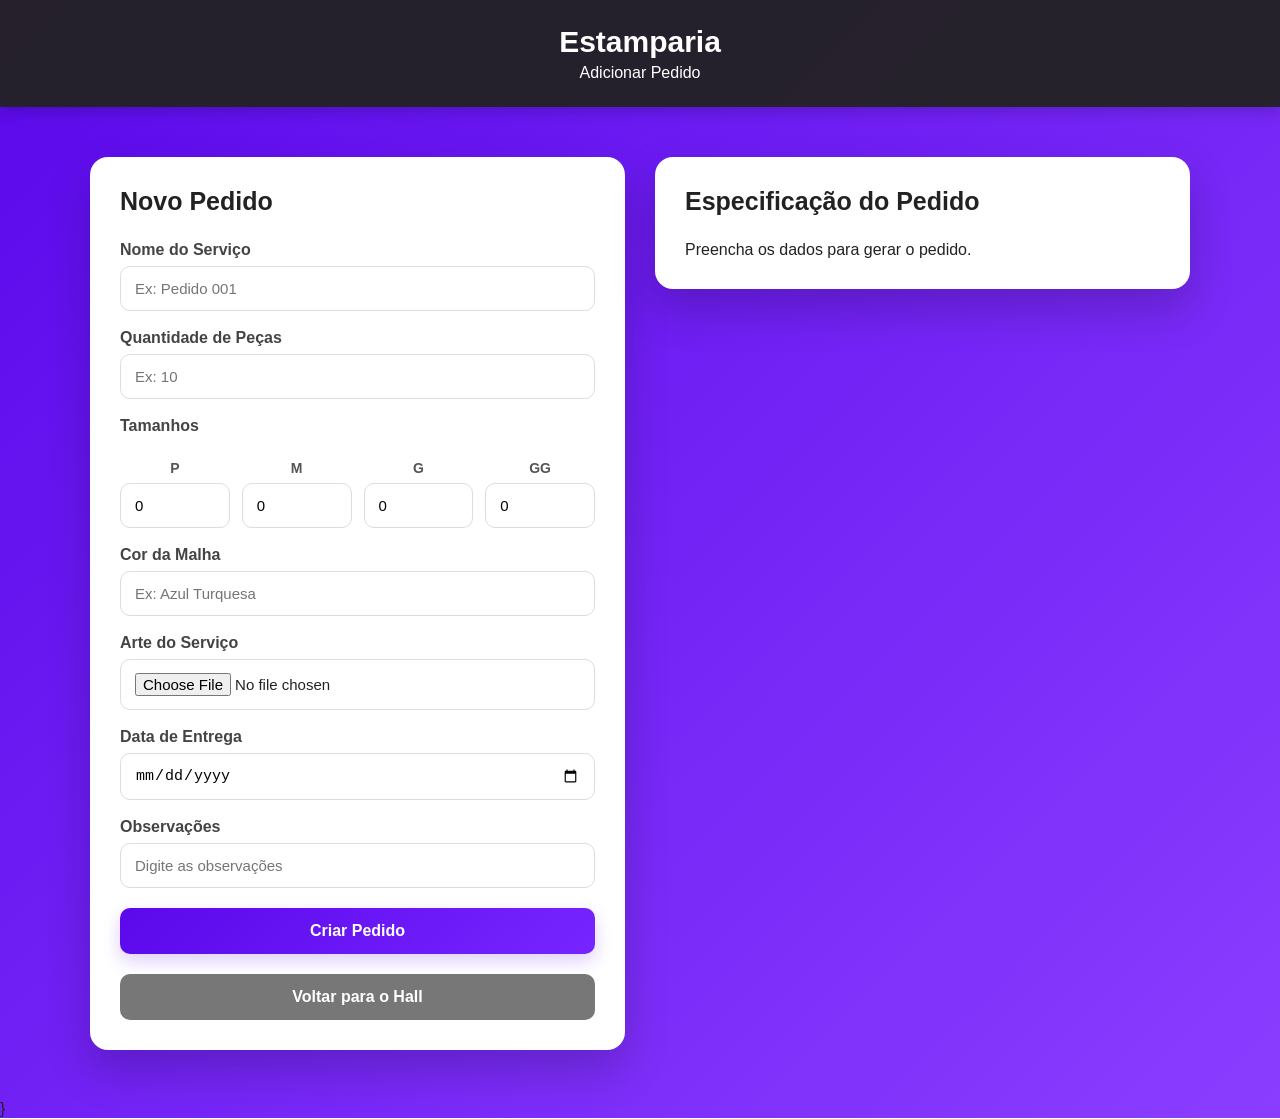
==== site001/adpedidos.html @ e9630e19 "Enhance adpedidos.html with theme color and manifest Added theme color and manifest link to the HTML" ====
<!DOCTYPE html>
<html lang="pt-BR">

<head>

    <meta charset="UTF-8">

    <title>Adicionar Pedido - Estamparia</title>

    <meta name="theme-color" content="#5b08eb">
    
     <link rel="manifest" href="manifest.json">

    <link rel="stylesheet" href="css/adpedidos.css">

</head>

<body>


    <div class="cabecalho">

        <h1>Estamparia</h1>

        <p>Adicionar Pedido</p>

    </div>


    <div class="principal">


        <div class="formulario">

            <h2>Novo Pedido</h2>


            <p>Nome do Serviço</p>

            <input
                type="text"
                id="nomeServico"
                placeholder="Ex: Pedido 001"
            >


            <p>Quantidade de Peças</p>

            <input
                type="number"
                id="quantidade"
                placeholder="Ex: 10"
            >


            <p>Tamanhos</p>


            <div class="tamanhos">


                <div>

                    <p>P</p>

                    <input
                        type="number"
                        id="tamanhoP"
                        value="0"
                    >

                </div>


                <div>

                    <p>M</p>

                    <input
                        type="number"
                        id="tamanhoM"
                        value="0"
                    >

                </div>


                <div>

                    <p>G</p>

                    <input
                        type="number"
                        id="tamanhoG"
                        value="0"
                    >

                </div>


                <div>

                    <p>GG</p>

                    <input
                        type="number"
                        id="tamanhoGG"
                        value="0"
                    >

                </div>


            </div>


            <p>Cor da Malha</p>

            <input
                type="text"
                id="corMalha"
                placeholder="Ex: Azul Turquesa"
            >


            <p>Arte do Serviço</p>

            <input
                type="file"
                id="arte"
                accept="image/*"
            >


            <p>Data de Entrega</p>

            <input
                type="date"
                id="dataEntrega"
            >


            <p>Observações</p>

            <input
                type="text"
                id="observacoes"
                placeholder="Digite as observações"
            >


            <button onclick="criarPedido()">

                Criar Pedido

            </button>


            <button
                class="voltar"
                onclick="voltarHall()"
            >

                Voltar para o Hall

            </button>

            <script src="js/adpedidos.js"></script>


        </div>


        <div class="pedido">


            <h2>Especificação do Pedido</h2>


            <div id="resultado">

                <p>
                    Preencha os dados para gerar o pedido.
                </p>

            </div>


        </div>


    </div>

</body>

</html>

}
---- site001/css/adpedidos.css ----
* {
    margin: 0;
    padding: 0;
    box-sizing: border-box;
}

body {
    font-family: Arial, sans-serif;

    background: linear-gradient(135deg, #5b08eb, #8b3dff);

    color: #222;

    min-height: 100vh;
}


/* =========================
   CABEÇALHO
========================= */

.cabecalho {
    background: rgba(34, 34, 34, 0.95);

    color: white;

    text-align: center;

    padding: 25px;

    box-shadow: 0 4px 15px rgba(0, 0, 0, 0.2);
}

.cabecalho h1 {
    margin-bottom: 5px;

    font-size: 30px;
}


/* =========================
   ÁREA PRINCIPAL
========================= */

.principal {
    width: 90%;

    max-width: 1100px;

    margin: 50px auto;

    display: flex;

    gap: 30px;

    align-items: flex-start;
}


/* =========================
   FORMULÁRIO
========================= */

.formulario {
    background-color: white;

    padding: 30px;

    width: 50%;

    border-radius: 18px;

    box-shadow: 0 20px 45px rgba(0, 0, 0, 0.2);

    animation: aparecer 0.5s ease;
}

.formulario h2 {
    margin-bottom: 25px;

    font-size: 25px;

    color: #222;
}

.formulario p {
    margin-top: 18px;

    margin-bottom: 7px;

    font-weight: bold;

    color: #444;
}


/* =========================
   CAMPOS
========================= */

input {
    width: 100%;

    padding: 13px 14px;

    border: 1px solid #ddd;

    border-radius: 10px;

    font-size: 15px;

    outline: none;

    transition: 0.3s;
}

input:focus {
    border-color: #5b08eb;

    box-shadow: 0 0 0 3px rgba(91, 8, 235, 0.12);
}


/* =========================
   TAMANHOS
========================= */

.tamanhos {
    display: flex;

    gap: 12px;
}

.tamanhos div {
    width: 25%;
}

.tamanhos p {
    text-align: center;

    font-size: 14px;

    color: #555;
}


/* =========================
   BOTÕES
========================= */

button {
    width: 100%;

    margin-top: 20px;

    padding: 14px;

    background: linear-gradient(135deg, #5b08eb, #7625ff);

    color: white;

    border: none;

    border-radius: 10px;

    cursor: pointer;

    font-size: 16px;

    font-weight: bold;

    transition: 0.3s;

    box-shadow: 0 7px 18px rgba(91, 8, 235, 0.2);
}

button:hover {
    transform: translateY(-2px);

    box-shadow: 0 10px 25px rgba(91, 8, 235, 0.35);
}

button:active {
    transform: translateY(0);
}


/* =========================
   BOTÃO VOLTAR
========================= */

button.voltar {
    background: #777;

    box-shadow: none;
}

button.voltar:hover {
    background: #555;

    box-shadow: 0 7px 15px rgba(0, 0, 0, 0.2);
}


/* =========================
   PRÉVIA DO PEDIDO
========================= */

.pedido {
    background-color: white;

    padding: 30px;

    width: 50%;

    border-radius: 18px;

    box-shadow: 0 20px 45px rgba(0, 0, 0, 0.2);

    animation: aparecer 0.6s ease;
}

.pedido h2 {
    margin-bottom: 25px;

    font-size: 25px;

    color: #222;
}


/* =========================
   INFORMAÇÕES
========================= */

.info {
    margin-bottom: 20px;

    padding-bottom: 15px;

    border-bottom: 1px solid #eee;
}

.info strong {
    display: block;

    margin-bottom: 6px;

    color: #5b08eb;

    font-size: 14px;

    text-transform: uppercase;
}

.info img {
    display: block;

    margin-top: 12px;

    max-width: 100%;

    max-height: 250px;

    object-fit: contain;

    border-radius: 10px;

    border: 1px solid #eee;
}


/* =========================
   OBSERVAÇÕES
========================= */

.observacao {
    background-color: #fff8df;

    padding: 18px;

    margin-top: 20px;

    border-radius: 10px;

    border-left: 4px solid #f0b400;

    color: #5f5000;
}


/* =========================
   ANIMAÇÃO
========================= */

@keyframes aparecer {

    from {
        opacity: 0;

        transform: translateY(20px);
    }

    to {
        opacity: 1;

        transform: translateY(0);
    }

}


/* =========================
   CELULAR
========================= */

@media (max-width: 700px) {

    body {
        font-size: 17px;
    }

    .cabecalho {
        padding: 24px 15px;
    }

    .cabecalho h1 {
        font-size: 27px;
    }

    .principal {
        flex-direction: column;

        width: 96%;

        margin: 25px auto;

        gap: 20px;
    }


    /* FORMULÁRIO */

    .formulario {
        width: 100%;

        padding: 30px 22px;

        border-radius: 17px;
    }

    .formulario h2 {
        font-size: 27px;

        margin-bottom: 28px;
    }

    .formulario p {
        font-size: 17px;

        margin-top: 22px;

        margin-bottom: 8px;
    }


    /* CAMPOS */

    input {
        padding: 16px;

        font-size: 17px;

        min-height: 52px;

        border-radius: 11px;
    }


    /* TAMANHOS */

    .tamanhos {
        gap: 8px;
    }

    .tamanhos div {
        width: 25%;
    }

    .tamanhos p {
        font-size: 15px;
    }

    .tamanhos input {
        padding: 14px 8px;
        text-align: center;
    }


    /* BOTÕES */

    button {
        padding: 17px;

        min-height: 54px;

        font-size: 17px;

        border-radius: 11px;

        margin-top: 24px;
    }


    /* PRÉVIA */

    .pedido {
        width: 100%;

        padding: 30px 22px;

        border-radius: 17px;
    }

    .pedido h2 {
        font-size: 27px;

        margin-bottom: 28px;
    }


    /* INFORMAÇÕES */

    .info {
        margin-bottom: 23px;

        padding-bottom: 18px;

        font-size: 17px;

        line-height: 1.5;
    }

    .info strong {
        font-size: 14px;

        margin-bottom: 8px;
    }


    /* IMAGEM */

    .info img {
        width: 100%;

        max-width: 100%;

        max-height: 350px;

        object-fit: contain;

        border-radius: 12px;
    }


    /* OBSERVAÇÕES */

    .observacao {
        padding: 19px;

        font-size: 16px;

        line-height: 1.5;

        border-radius: 11px;
    }

}


/* =========================
   CELULARES PEQUENOS
========================= */

@media (max-width: 380px) {

    .principal {
        width: 94%;
    }

    .formulario,
    .pedido {
        padding: 25px 18px;
    }

    .formulario h2,
    .pedido h2 {
        font-size: 24px;
    }

    .tamanhos {
        gap: 5px;
    }

    .tamanhos input {
        padding: 13px 5px;

        font-size: 15px;
    }

    button {
        font-size: 16px;
    }

}
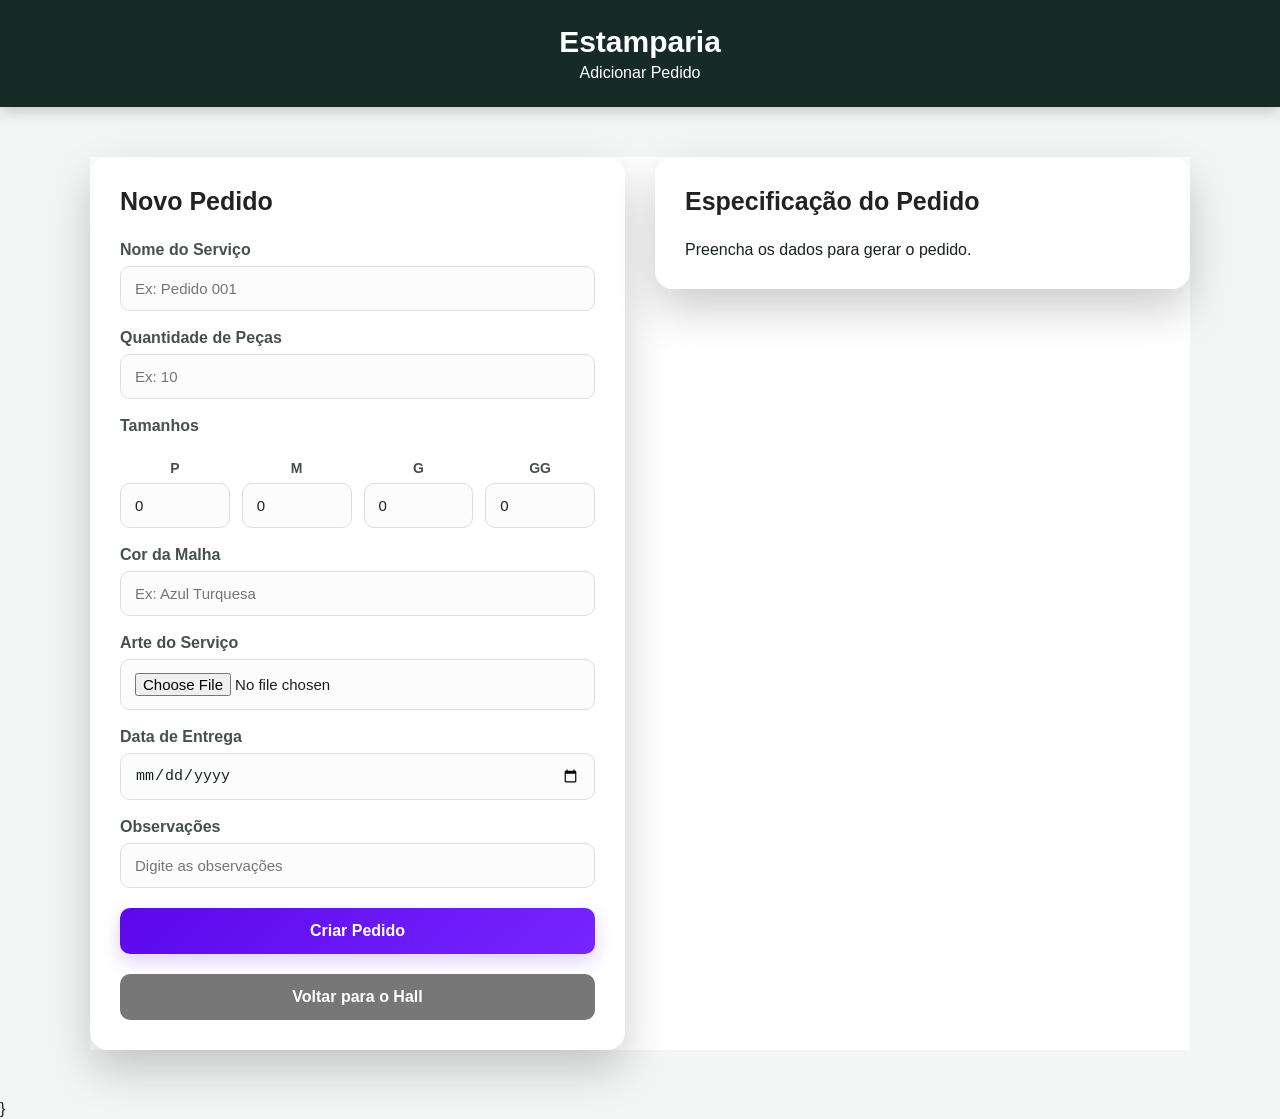
==== commit b60a3ffe: "Add theme selector and improve order list" ====
--- a/site001/adpedidos.html
+++ b/site001/adpedidos.html
@@ -12,6 +12,8 @@
      <link rel="manifest" href="manifest.json">
 
     <link rel="stylesheet" href="css/adpedidos.css">
+    <link rel="stylesheet" href="css/tema.css">
+    <script src="js/tema.js"></script>
 
 </head>
 
@@ -191,6 +193,8 @@
 
     </div>
 
+    <script src="js/pwa.js"></script>
+
 </body>
 
 </html>
--- a/site001/css/tema.css
+++ b/site001/css/tema.css
@@ -0,0 +1,60 @@
+/* Tema compartilhado entre todas as telas do sistema. */
+html[data-tema="claro"] body { color:#17211f; background:#f3f6f4; }
+html[data-tema="claro"] .cabecalho { color:#fff; background:#172b26; }
+html[data-tema="claro"] .principal,
+html[data-tema="claro"] .topo,
+html[data-tema="claro"] .pedido,
+html[data-tema="claro"] .sem-pedidos,
+html[data-tema="claro"] .formulario,
+html[data-tema="claro"] .login { color:#17211f; border-color:#e5ebe7; background:#fff; }
+html[data-tema="claro"] .opcoes button { color:#17211f; border-color:#e5ebe7; background:#fff; }
+html[data-tema="claro"] .formulario > p,
+html[data-tema="claro"] .tamanhos p,
+html[data-tema="claro"] .pedido > p,
+html[data-tema="claro"] .info { color:#44514c; }
+html[data-tema="claro"] input,
+html[data-tema="claro"] .login input { color:#17211f; border-color:#d8e1dc; background:#fbfcfb; }
+html[data-tema="claro"] .pedido h3 { border-color:#e5ebe7; }
+html[data-tema="claro"] .pedido > p strong { color:#17211f; }
+html[data-tema="claro"] .observacao { color:#66572f; border-color:#f0e1c0; background:#fffaf0; }
+
+html[data-tema="escuro"] body { color:#f5f3fa; background:#0c0a12; }
+html[data-tema="escuro"] .cabecalho { color:#f5f3fa; background:#100d17; border-bottom:1px solid #292333; }
+html[data-tema="escuro"] .cabecalho p { color:#aaa0bb; }
+html[data-tema="escuro"] .principal,
+html[data-tema="escuro"] .topo,
+html[data-tema="escuro"] .pedido,
+html[data-tema="escuro"] .sem-pedidos,
+html[data-tema="escuro"] .formulario,
+html[data-tema="escuro"] .login { color:#f5f3fa; border-color:#30293d; background:#17141f; }
+html[data-tema="escuro"] .opcoes button { color:#f5f3fa; border-color:#393344; background:#1e1a29; }
+html[data-tema="escuro"] .opcoes button span,
+html[data-tema="escuro"] .tamanhos p,
+html[data-tema="escuro"] .info strong,
+html[data-tema="escuro"] .observacao strong { color:#c4adff; }
+html[data-tema="escuro"] .formulario > p,
+html[data-tema="escuro"] .pedido > p,
+html[data-tema="escuro"] .info { color:#d0cbd7; }
+html[data-tema="escuro"] .pedido > p strong { color:#f5f3fa; }
+html[data-tema="escuro"] input,
+html[data-tema="escuro"] .login input { color:#f5f3fa; border-color:#393344; background:#100e16; }
+html[data-tema="escuro"] input::placeholder { color:#817a8c; }
+html[data-tema="escuro"] .pedido h3,
+html[data-tema="escuro"] .info { border-color:#393344; }
+html[data-tema="escuro"] .observacao { color:#d9c9ff; border-color:#4b3b65; background:#211a30; }
+html[data-tema="escuro"] button.voltar { color:#d1cbd9; border-color:#393344; background:#211c2b; }
+
+.painel-tema[hidden] { display:none; }
+.painel-tema { position:fixed; z-index:20; inset:0; display:grid; place-items:center; padding:20px; background:rgba(8,8,12,.62); }
+.painel-tema-conteudo { position:relative; width:min(100%,430px); padding:30px; border:1px solid #e5ebe7; border-radius:18px; color:#17211f; background:#fff; box-shadow:0 20px 60px rgba(0,0,0,.28); }
+.painel-tema-conteudo h2 { margin:0 0 8px; }
+.painel-tema-conteudo p { margin:0 0 18px; color:#6b7773; }
+.escolha-tema { display:grid; grid-template-columns:1fr 1fr; gap:12px; }
+.escolha-tema button { min-height:52px; margin:0; border:1px solid #e5ebe7; border-radius:10px; color:#17211f; background:#f3f6f4; cursor:pointer; }
+.escolha-tema button:hover { border-color:#147d68; }
+.fechar-tema { position:absolute; top:9px; right:12px; width:36px; min-height:36px; margin:0; padding:0; color:#44514c; background:transparent; font-size:26px; }
+html[data-tema="escuro"] .painel-tema-conteudo { color:#f5f3fa; border-color:#393344; background:#17141f; }
+html[data-tema="escuro"] .painel-tema-conteudo p { color:#aaa4b8; }
+html[data-tema="escuro"] .escolha-tema button { color:#f5f3fa; border-color:#393344; background:#211c2b; }
+html[data-tema="escuro"] .fechar-tema { color:#d1cbd9; }
+@media(max-width:480px) { .escolha-tema { grid-template-columns:1fr; } }
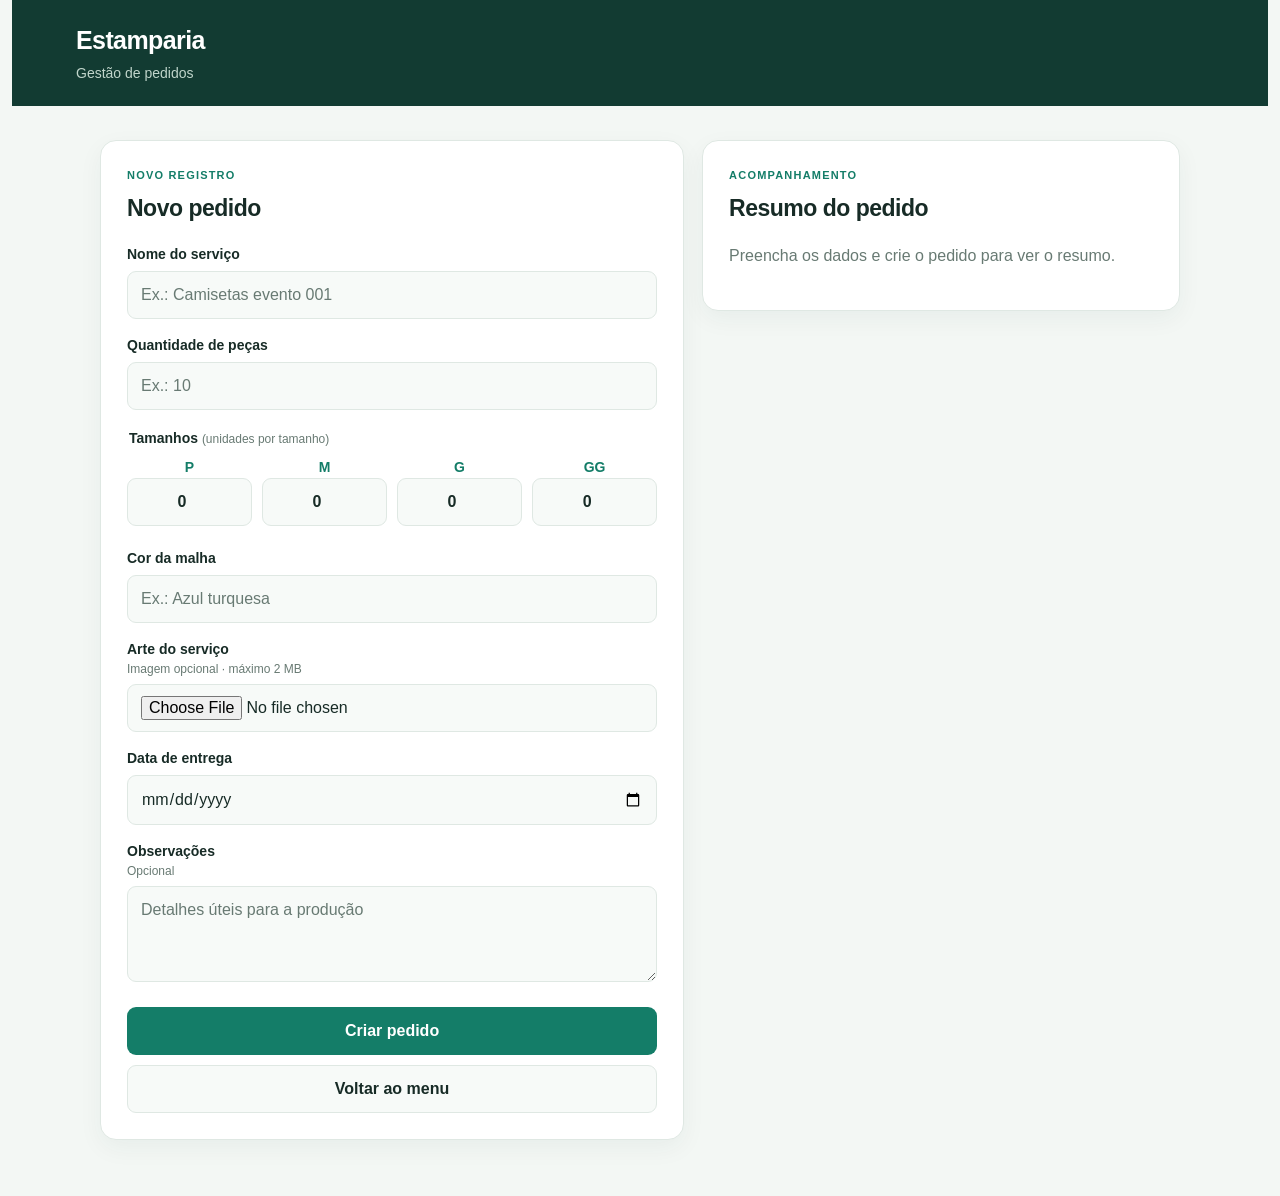
==== commit 5bf546c8: "Improve mobile PWA experience" ====
--- a/site001/adpedidos.html
+++ b/site001/adpedidos.html
@@ -1,202 +1,18 @@
-<!DOCTYPE html>
-<html lang="pt-BR">
-
-<head>
-
-    <meta charset="UTF-8">
-
-    <title>Adicionar Pedido - Estamparia</title>
-
-    <meta name="theme-color" content="#5b08eb">
-    
-     <link rel="manifest" href="manifest.json">
-
-    <link rel="stylesheet" href="css/adpedidos.css">
-    <link rel="stylesheet" href="css/tema.css">
-    <script src="js/tema.js"></script>
-
-</head>
-
-<body>
-
-
-    <div class="cabecalho">
-
-        <h1>Estamparia</h1>
-
-        <p>Adicionar Pedido</p>
-
-    </div>
-
-
-    <div class="principal">
-
-
-        <div class="formulario">
-
-            <h2>Novo Pedido</h2>
-
-
-            <p>Nome do Serviço</p>
-
-            <input
-                type="text"
-                id="nomeServico"
-                placeholder="Ex: Pedido 001"
-            >
-
-
-            <p>Quantidade de Peças</p>
-
-            <input
-                type="number"
-                id="quantidade"
-                placeholder="Ex: 10"
-            >
-
-
-            <p>Tamanhos</p>
-
-
-            <div class="tamanhos">
-
-
-                <div>
-
-                    <p>P</p>
-
-                    <input
-                        type="number"
-                        id="tamanhoP"
-                        value="0"
-                    >
-
-                </div>
-
-
-                <div>
-
-                    <p>M</p>
-
-                    <input
-                        type="number"
-                        id="tamanhoM"
-                        value="0"
-                    >
-
-                </div>
-
-
-                <div>
-
-                    <p>G</p>
-
-                    <input
-                        type="number"
-                        id="tamanhoG"
-                        value="0"
-                    >
-
-                </div>
-
-
-                <div>
-
-                    <p>GG</p>
-
-                    <input
-                        type="number"
-                        id="tamanhoGG"
-                        value="0"
-                    >
-
-                </div>
-
-
-            </div>
-
-
-            <p>Cor da Malha</p>
-
-            <input
-                type="text"
-                id="corMalha"
-                placeholder="Ex: Azul Turquesa"
-            >
-
-
-            <p>Arte do Serviço</p>
-
-            <input
-                type="file"
-                id="arte"
-                accept="image/*"
-            >
-
-
-            <p>Data de Entrega</p>
-
-            <input
-                type="date"
-                id="dataEntrega"
-            >
-
-
-            <p>Observações</p>
-
-            <input
-                type="text"
-                id="observacoes"
-                placeholder="Digite as observações"
-            >
-
-
-            <button onclick="criarPedido()">
-
-                Criar Pedido
-
-            </button>
-
-
-            <button
-                class="voltar"
-                onclick="voltarHall()"
-            >
-
-                Voltar para o Hall
-
-            </button>
-
-            <script src="js/adpedidos.js"></script>
-
-
-        </div>
-
-
-        <div class="pedido">
-
-
-            <h2>Especificação do Pedido</h2>
-
-
-            <div id="resultado">
-
-                <p>
-                    Preencha os dados para gerar o pedido.
-                </p>
-
-            </div>
-
-
-        </div>
-
-
-    </div>
-
-    <script src="js/pwa.js"></script>
-
-</body>
-
-</html>
-
-}
+<!doctype html>
+<html lang="pt-BR"><head><meta charset="UTF-8"><meta name="viewport" content="width=device-width,initial-scale=1,viewport-fit=cover"><meta name="theme-color" content="#123b32"><meta name="apple-mobile-web-app-capable" content="yes"><meta name="apple-mobile-web-app-status-bar-style" content="black-translucent"><meta name="apple-mobile-web-app-title" content="Estamparia"><link rel="apple-touch-icon" href="imagens/apple-touch-icon.png"><link rel="icon" href="imagens/icon192.png" type="image/png"><link rel="manifest" href="manifest.json"><link rel="stylesheet" href="css/adpedidos.css"><link rel="stylesheet" href="css/tema.css"><script src="js/tema.js"></script><title>Adicionar pedido | Estamparia</title></head>
+<body><header class="cabecalho"><h1>Estamparia</h1><p>Gestão de pedidos</p></header>
+<main class="principal">
+  <section class="formulario"><p class="eyebrow">NOVO REGISTRO</p><h2>Novo pedido</h2>
+    <label for="nomeServico">Nome do serviço</label><input id="nomeServico" type="text" placeholder="Ex.: Camisetas evento 001" maxlength="100" required>
+    <label for="quantidade">Quantidade de peças</label><input id="quantidade" type="number" min="1" step="1" placeholder="Ex.: 10" required>
+    <fieldset><legend>Tamanhos <span>(unidades por tamanho)</span></legend><div class="tamanhos">
+      <label>P<input type="number" id="tamanhoP" min="0" step="1" value="0"></label><label>M<input type="number" id="tamanhoM" min="0" step="1" value="0"></label><label>G<input type="number" id="tamanhoG" min="0" step="1" value="0"></label><label>GG<input type="number" id="tamanhoGG" min="0" step="1" value="0"></label>
+    </div></fieldset>
+    <label for="corMalha">Cor da malha</label><input id="corMalha" type="text" placeholder="Ex.: Azul turquesa" maxlength="60" required>
+    <label for="arte">Arte do serviço <span class="apoio">Imagem opcional · máximo 2 MB</span></label><input id="arte" type="file" accept="image/png,image/jpeg,image/webp,image/gif">
+    <label for="dataEntrega">Data de entrega</label><input id="dataEntrega" type="date" required>
+    <label for="observacoes">Observações <span class="apoio">Opcional</span></label><textarea id="observacoes" rows="3" maxlength="500" placeholder="Detalhes úteis para a produção"></textarea>
+    <button id="criarPedido" type="button" onclick="criarPedido()">Criar pedido</button><button class="voltar" type="button" onclick="voltarHall()">Voltar ao menu</button>
+  </section>
+  <aside class="pedido"><p class="eyebrow">ACOMPANHAMENTO</p><h2>Resumo do pedido</h2><div id="resultado"><p>Preencha os dados e crie o pedido para ver o resumo.</p></div></aside>
+</main><script src="js/adpedidos.js"></script><script src="js/pwa.js"></script></body></html>
--- a/site001/css/adpedidos.css
+++ b/site001/css/adpedidos.css
@@ -1,515 +1 @@
-* {
-    margin: 0;
-    padding: 0;
-    box-sizing: border-box;
-}
-
-body {
-    font-family: Arial, sans-serif;
-
-    background: linear-gradient(135deg, #5b08eb, #8b3dff);
-
-    color: #222;
-
-    min-height: 100vh;
-}
-
-
-/* =========================
-   CABEÇALHO
-========================= */
-
-.cabecalho {
-    background: rgba(34, 34, 34, 0.95);
-
-    color: white;
-
-    text-align: center;
-
-    padding: 25px;
-
-    box-shadow: 0 4px 15px rgba(0, 0, 0, 0.2);
-}
-
-.cabecalho h1 {
-    margin-bottom: 5px;
-
-    font-size: 30px;
-}
-
-
-/* =========================
-   ÁREA PRINCIPAL
-========================= */
-
-.principal {
-    width: 90%;
-
-    max-width: 1100px;
-
-    margin: 50px auto;
-
-    display: flex;
-
-    gap: 30px;
-
-    align-items: flex-start;
-}
-
-
-/* =========================
-   FORMULÁRIO
-========================= */
-
-.formulario {
-    background-color: white;
-
-    padding: 30px;
-
-    width: 50%;
-
-    border-radius: 18px;
-
-    box-shadow: 0 20px 45px rgba(0, 0, 0, 0.2);
-
-    animation: aparecer 0.5s ease;
-}
-
-.formulario h2 {
-    margin-bottom: 25px;
-
-    font-size: 25px;
-
-    color: #222;
-}
-
-.formulario p {
-    margin-top: 18px;
-
-    margin-bottom: 7px;
-
-    font-weight: bold;
-
-    color: #444;
-}
-
-
-/* =========================
-   CAMPOS
-========================= */
-
-input {
-    width: 100%;
-
-    padding: 13px 14px;
-
-    border: 1px solid #ddd;
-
-    border-radius: 10px;
-
-    font-size: 15px;
-
-    outline: none;
-
-    transition: 0.3s;
-}
-
-input:focus {
-    border-color: #5b08eb;
-
-    box-shadow: 0 0 0 3px rgba(91, 8, 235, 0.12);
-}
-
-
-/* =========================
-   TAMANHOS
-========================= */
-
-.tamanhos {
-    display: flex;
-
-    gap: 12px;
-}
-
-.tamanhos div {
-    width: 25%;
-}
-
-.tamanhos p {
-    text-align: center;
-
-    font-size: 14px;
-
-    color: #555;
-}
-
-
-/* =========================
-   BOTÕES
-========================= */
-
-button {
-    width: 100%;
-
-    margin-top: 20px;
-
-    padding: 14px;
-
-    background: linear-gradient(135deg, #5b08eb, #7625ff);
-
-    color: white;
-
-    border: none;
-
-    border-radius: 10px;
-
-    cursor: pointer;
-
-    font-size: 16px;
-
-    font-weight: bold;
-
-    transition: 0.3s;
-
-    box-shadow: 0 7px 18px rgba(91, 8, 235, 0.2);
-}
-
-button:hover {
-    transform: translateY(-2px);
-
-    box-shadow: 0 10px 25px rgba(91, 8, 235, 0.35);
-}
-
-button:active {
-    transform: translateY(0);
-}
-
-
-/* =========================
-   BOTÃO VOLTAR
-========================= */
-
-button.voltar {
-    background: #777;
-
-    box-shadow: none;
-}
-
-button.voltar:hover {
-    background: #555;
-
-    box-shadow: 0 7px 15px rgba(0, 0, 0, 0.2);
-}
-
-
-/* =========================
-   PRÉVIA DO PEDIDO
-========================= */
-
-.pedido {
-    background-color: white;
-
-    padding: 30px;
-
-    width: 50%;
-
-    border-radius: 18px;
-
-    box-shadow: 0 20px 45px rgba(0, 0, 0, 0.2);
-
-    animation: aparecer 0.6s ease;
-}
-
-.pedido h2 {
-    margin-bottom: 25px;
-
-    font-size: 25px;
-
-    color: #222;
-}
-
-
-/* =========================
-   INFORMAÇÕES
-========================= */
-
-.info {
-    margin-bottom: 20px;
-
-    padding-bottom: 15px;
-
-    border-bottom: 1px solid #eee;
-}
-
-.info strong {
-    display: block;
-
-    margin-bottom: 6px;
-
-    color: #5b08eb;
-
-    font-size: 14px;
-
-    text-transform: uppercase;
-}
-
-.info img {
-    display: block;
-
-    margin-top: 12px;
-
-    max-width: 100%;
-
-    max-height: 250px;
-
-    object-fit: contain;
-
-    border-radius: 10px;
-
-    border: 1px solid #eee;
-}
-
-
-/* =========================
-   OBSERVAÇÕES
-========================= */
-
-.observacao {
-    background-color: #fff8df;
-
-    padding: 18px;
-
-    margin-top: 20px;
-
-    border-radius: 10px;
-
-    border-left: 4px solid #f0b400;
-
-    color: #5f5000;
-}
-
-
-/* =========================
-   ANIMAÇÃO
-========================= */
-
-@keyframes aparecer {
-
-    from {
-        opacity: 0;
-
-        transform: translateY(20px);
-    }
-
-    to {
-        opacity: 1;
-
-        transform: translateY(0);
-    }
-
-}
-
-
-/* =========================
-   CELULAR
-========================= */
-
-@media (max-width: 700px) {
-
-    body {
-        font-size: 17px;
-    }
-
-    .cabecalho {
-        padding: 24px 15px;
-    }
-
-    .cabecalho h1 {
-        font-size: 27px;
-    }
-
-    .principal {
-        flex-direction: column;
-
-        width: 96%;
-
-        margin: 25px auto;
-
-        gap: 20px;
-    }
-
-
-    /* FORMULÁRIO */
-
-    .formulario {
-        width: 100%;
-
-        padding: 30px 22px;
-
-        border-radius: 17px;
-    }
-
-    .formulario h2 {
-        font-size: 27px;
-
-        margin-bottom: 28px;
-    }
-
-    .formulario p {
-        font-size: 17px;
-
-        margin-top: 22px;
-
-        margin-bottom: 8px;
-    }
-
-
-    /* CAMPOS */
-
-    input {
-        padding: 16px;
-
-        font-size: 17px;
-
-        min-height: 52px;
-
-        border-radius: 11px;
-    }
-
-
-    /* TAMANHOS */
-
-    .tamanhos {
-        gap: 8px;
-    }
-
-    .tamanhos div {
-        width: 25%;
-    }
-
-    .tamanhos p {
-        font-size: 15px;
-    }
-
-    .tamanhos input {
-        padding: 14px 8px;
-        text-align: center;
-    }
-
-
-    /* BOTÕES */
-
-    button {
-        padding: 17px;
-
-        min-height: 54px;
-
-        font-size: 17px;
-
-        border-radius: 11px;
-
-        margin-top: 24px;
-    }
-
-
-    /* PRÉVIA */
-
-    .pedido {
-        width: 100%;
-
-        padding: 30px 22px;
-
-        border-radius: 17px;
-    }
-
-    .pedido h2 {
-        font-size: 27px;
-
-        margin-bottom: 28px;
-    }
-
-
-    /* INFORMAÇÕES */
-
-    .info {
-        margin-bottom: 23px;
-
-        padding-bottom: 18px;
-
-        font-size: 17px;
-
-        line-height: 1.5;
-    }
-
-    .info strong {
-        font-size: 14px;
-
-        margin-bottom: 8px;
-    }
-
-
-    /* IMAGEM */
-
-    .info img {
-        width: 100%;
-
-        max-width: 100%;
-
-        max-height: 350px;
-
-        object-fit: contain;
-
-        border-radius: 12px;
-    }
-
-
-    /* OBSERVAÇÕES */
-
-    .observacao {
-        padding: 19px;
-
-        font-size: 16px;
-
-        line-height: 1.5;
-
-        border-radius: 11px;
-    }
-
-}
-
-
-/* =========================
-   CELULARES PEQUENOS
-========================= */
-
-@media (max-width: 380px) {
-
-    .principal {
-        width: 94%;
-    }
-
-    .formulario,
-    .pedido {
-        padding: 25px 18px;
-    }
-
-    .formulario h2,
-    .pedido h2 {
-        font-size: 24px;
-    }
-
-    .tamanhos {
-        gap: 5px;
-    }
-
-    .tamanhos input {
-        padding: 13px 5px;
-
-        font-size: 15px;
-    }
-
-    button {
-        font-size: 16px;
-    }
-
-}
+.principal{display:grid;grid-template-columns:minmax(0,1.1fr) minmax(280px,.9fr);gap:18px;align-items:start}.formulario,.pedido{min-width:0;padding:26px}.formulario h2,.pedido h2{margin:0 0 18px;font-size:23px;letter-spacing:-.5px}.pedido>div>p{color:var(--muted)}@media(max-width:760px){.principal{grid-template-columns:1fr}.formulario,.pedido{padding:22px 18px}}
--- a/site001/css/tema.css
+++ b/site001/css/tema.css
@@ -1,60 +1,14 @@
-/* Tema compartilhado entre todas as telas do sistema. */
-html[data-tema="claro"] body { color:#17211f; background:#f3f6f4; }
-html[data-tema="claro"] .cabecalho { color:#fff; background:#172b26; }
-html[data-tema="claro"] .principal,
-html[data-tema="claro"] .topo,
-html[data-tema="claro"] .pedido,
-html[data-tema="claro"] .sem-pedidos,
-html[data-tema="claro"] .formulario,
-html[data-tema="claro"] .login { color:#17211f; border-color:#e5ebe7; background:#fff; }
-html[data-tema="claro"] .opcoes button { color:#17211f; border-color:#e5ebe7; background:#fff; }
-html[data-tema="claro"] .formulario > p,
-html[data-tema="claro"] .tamanhos p,
-html[data-tema="claro"] .pedido > p,
-html[data-tema="claro"] .info { color:#44514c; }
-html[data-tema="claro"] input,
-html[data-tema="claro"] .login input { color:#17211f; border-color:#d8e1dc; background:#fbfcfb; }
-html[data-tema="claro"] .pedido h3 { border-color:#e5ebe7; }
-html[data-tema="claro"] .pedido > p strong { color:#17211f; }
-html[data-tema="claro"] .observacao { color:#66572f; border-color:#f0e1c0; background:#fffaf0; }
-
-html[data-tema="escuro"] body { color:#f5f3fa; background:#0c0a12; }
-html[data-tema="escuro"] .cabecalho { color:#f5f3fa; background:#100d17; border-bottom:1px solid #292333; }
-html[data-tema="escuro"] .cabecalho p { color:#aaa0bb; }
-html[data-tema="escuro"] .principal,
-html[data-tema="escuro"] .topo,
-html[data-tema="escuro"] .pedido,
-html[data-tema="escuro"] .sem-pedidos,
-html[data-tema="escuro"] .formulario,
-html[data-tema="escuro"] .login { color:#f5f3fa; border-color:#30293d; background:#17141f; }
-html[data-tema="escuro"] .opcoes button { color:#f5f3fa; border-color:#393344; background:#1e1a29; }
-html[data-tema="escuro"] .opcoes button span,
-html[data-tema="escuro"] .tamanhos p,
-html[data-tema="escuro"] .info strong,
-html[data-tema="escuro"] .observacao strong { color:#c4adff; }
-html[data-tema="escuro"] .formulario > p,
-html[data-tema="escuro"] .pedido > p,
-html[data-tema="escuro"] .info { color:#d0cbd7; }
-html[data-tema="escuro"] .pedido > p strong { color:#f5f3fa; }
-html[data-tema="escuro"] input,
-html[data-tema="escuro"] .login input { color:#f5f3fa; border-color:#393344; background:#100e16; }
-html[data-tema="escuro"] input::placeholder { color:#817a8c; }
-html[data-tema="escuro"] .pedido h3,
-html[data-tema="escuro"] .info { border-color:#393344; }
-html[data-tema="escuro"] .observacao { color:#d9c9ff; border-color:#4b3b65; background:#211a30; }
-html[data-tema="escuro"] button.voltar { color:#d1cbd9; border-color:#393344; background:#211c2b; }
-
-.painel-tema[hidden] { display:none; }
-.painel-tema { position:fixed; z-index:20; inset:0; display:grid; place-items:center; padding:20px; background:rgba(8,8,12,.62); }
-.painel-tema-conteudo { position:relative; width:min(100%,430px); padding:30px; border:1px solid #e5ebe7; border-radius:18px; color:#17211f; background:#fff; box-shadow:0 20px 60px rgba(0,0,0,.28); }
-.painel-tema-conteudo h2 { margin:0 0 8px; }
-.painel-tema-conteudo p { margin:0 0 18px; color:#6b7773; }
-.escolha-tema { display:grid; grid-template-columns:1fr 1fr; gap:12px; }
-.escolha-tema button { min-height:52px; margin:0; border:1px solid #e5ebe7; border-radius:10px; color:#17211f; background:#f3f6f4; cursor:pointer; }
-.escolha-tema button:hover { border-color:#147d68; }
-.fechar-tema { position:absolute; top:9px; right:12px; width:36px; min-height:36px; margin:0; padding:0; color:#44514c; background:transparent; font-size:26px; }
-html[data-tema="escuro"] .painel-tema-conteudo { color:#f5f3fa; border-color:#393344; background:#17141f; }
-html[data-tema="escuro"] .painel-tema-conteudo p { color:#aaa4b8; }
-html[data-tema="escuro"] .escolha-tema button { color:#f5f3fa; border-color:#393344; background:#211c2b; }
-html[data-tema="escuro"] .fechar-tema { color:#d1cbd9; }
-@media(max-width:480px) { .escolha-tema { grid-template-columns:1fr; } }
+:root{color-scheme:light;--ink:#172b26;--muted:#687a73;--brand:#147d68;--brand-dark:#0d5e4e;--line:#dfe8e3;--paper:#fff;--canvas:#f3f7f4;--soft:#f7faf8}
+html[data-tema="escuro"]{color-scheme:dark;--ink:#f1f5f2;--muted:#a5b4ad;--brand:#60c7a4;--brand-dark:#37a984;--line:#34433d;--paper:#19231f;--canvas:#101713;--soft:#202c26}
+*{box-sizing:border-box}html{min-height:100%;-webkit-text-size-adjust:100%;text-size-adjust:100%}body{min-height:100vh;min-height:100svh;margin:0;padding:env(safe-area-inset-top) max(12px,env(safe-area-inset-right)) env(safe-area-inset-bottom) max(12px,env(safe-area-inset-left));background:var(--canvas);color:var(--ink);font-family:Inter,"Segoe UI",Arial,sans-serif;line-height:1.5;overscroll-behavior-y:contain}button,input,textarea{font:inherit}button{cursor:pointer;touch-action:manipulation;-webkit-tap-highlight-color:transparent}button:focus-visible,input:focus-visible,textarea:focus-visible{outline:3px solid color-mix(in srgb,var(--brand) 45%,transparent);outline-offset:2px}
+.cabecalho{padding:22px max(5vw,22px,env(safe-area-inset-right)) 22px max(5vw,22px,env(safe-area-inset-left));color:#fff;background:#123b32}.cabecalho h1{margin:0;font-size:25px;letter-spacing:-.6px}.cabecalho p{margin:3px 0 0;color:#c0d5cb;font-size:14px}
+.principal{width:min(calc(100% - 36px),1080px);margin:34px auto 56px}.eyebrow{margin:0 0 8px!important;color:var(--brand)!important;font-size:11px!important;font-weight:800;letter-spacing:1.2px}
+.panel,.topo,.pedido,.sem-pedidos,.formulario{border:1px solid var(--line);border-radius:16px;background:var(--paper);box-shadow:0 8px 25px rgba(18,59,50,.05)}
+input,textarea{width:100%;min-height:48px;padding:11px 13px;border:1px solid var(--line);border-radius:9px;background:var(--soft);color:var(--ink);font-size:16px}textarea{resize:vertical}input::placeholder,textarea::placeholder{color:var(--muted)}
+.formulario label{display:block;margin:16px 0 6px;font-size:14px;font-weight:700}.apoio{display:block;color:var(--muted);font-size:12px;font-weight:400}.formulario fieldset{margin:18px 0 2px;padding:0;border:0}.formulario legend{font-size:14px;font-weight:700}.formulario legend span{color:var(--muted);font-size:12px;font-weight:400}.tamanhos{display:grid;grid-template-columns:repeat(4,minmax(0,1fr));gap:10px}.tamanhos label{margin-top:8px;text-align:center;color:var(--brand)}.tamanhos input{text-align:center}
+.formulario>button,.topo button,.excluir{width:100%;min-height:48px;margin-top:18px;padding:11px 16px;border:0;border-radius:9px;background:var(--brand);color:#fff;font-weight:700;transition:background .18s,transform .18s}.formulario>button:hover,.topo button:hover{background:var(--brand-dark);transform:translateY(-1px)}.formulario>button:disabled{opacity:.65;cursor:wait;transform:none}.formulario>button.voltar{margin-top:10px;border:1px solid var(--line);background:var(--soft);color:var(--ink)}
+.info{margin:0 0 14px;padding-bottom:12px;border-bottom:1px solid var(--line);overflow-wrap:anywhere}.info strong{display:block;color:var(--brand);font-size:11px;letter-spacing:.6px;text-transform:uppercase}.info img,.pedido img{display:block;width:min(100%,320px);max-height:280px;margin:10px 0;border:1px solid var(--line);border-radius:10px;object-fit:contain}.observacao{padding:14px;border:1px solid var(--line);border-radius:10px;background:var(--soft)}.sucesso{color:var(--brand);font-weight:700}
+.painel-tema[hidden]{display:none}.painel-tema{position:fixed;z-index:20;inset:0;display:grid;place-items:center;padding:20px;background:rgba(8,16,12,.62)}.painel-tema-conteudo{position:relative;width:min(100%,430px);padding:30px;border:1px solid var(--line);border-radius:18px;color:var(--ink);background:var(--paper);box-shadow:0 20px 60px rgba(0,0,0,.28)}.painel-tema-conteudo h2{margin:0 0 8px}.painel-tema-conteudo p{color:var(--muted)}.escolha-tema{display:grid;grid-template-columns:1fr 1fr;gap:12px}.escolha-tema button{min-height:48px;border:1px solid var(--line);border-radius:9px;color:var(--ink);background:var(--soft)}.fechar-tema{position:absolute;top:8px;right:12px;border:0;background:none;color:var(--ink);font-size:25px}
+.instalar-app,.offline button{display:block;width:100%;min-height:48px;margin:16px auto 0;padding:12px 16px;border:0;border-radius:9px;background:var(--brand);color:#fff;font-weight:700}.instalar-app{max-width:360px}.instalar-app[hidden]{display:none}.status-instalacao{min-height:24px;color:var(--muted);text-align:center;font-size:14px}.offline{width:min(calc(100% - 36px),480px);margin:10vh auto;padding:32px;border:1px solid var(--line);border-radius:18px;background:var(--paper);text-align:center;box-shadow:0 12px 32px rgba(18,59,50,.08)}.offline h1{font-size:25px;line-height:1.2}.offline p:not(.eyebrow){color:var(--muted)}.offline a{display:inline-block;min-height:44px;margin:16px 8px 0;padding:10px;color:var(--brand);font-weight:700}.offline-icon{font-size:38px;color:var(--brand)}
+@media(max-width:680px){.principal{width:calc(100% - 28px);margin:20px auto 36px}.cabecalho{padding:20px}.escolha-tema{grid-template-columns:1fr}}
+@media(prefers-reduced-motion:reduce){*,*::before,*::after{scroll-behavior:auto!important;animation-duration:.01ms!important;transition-duration:.01ms!important}}
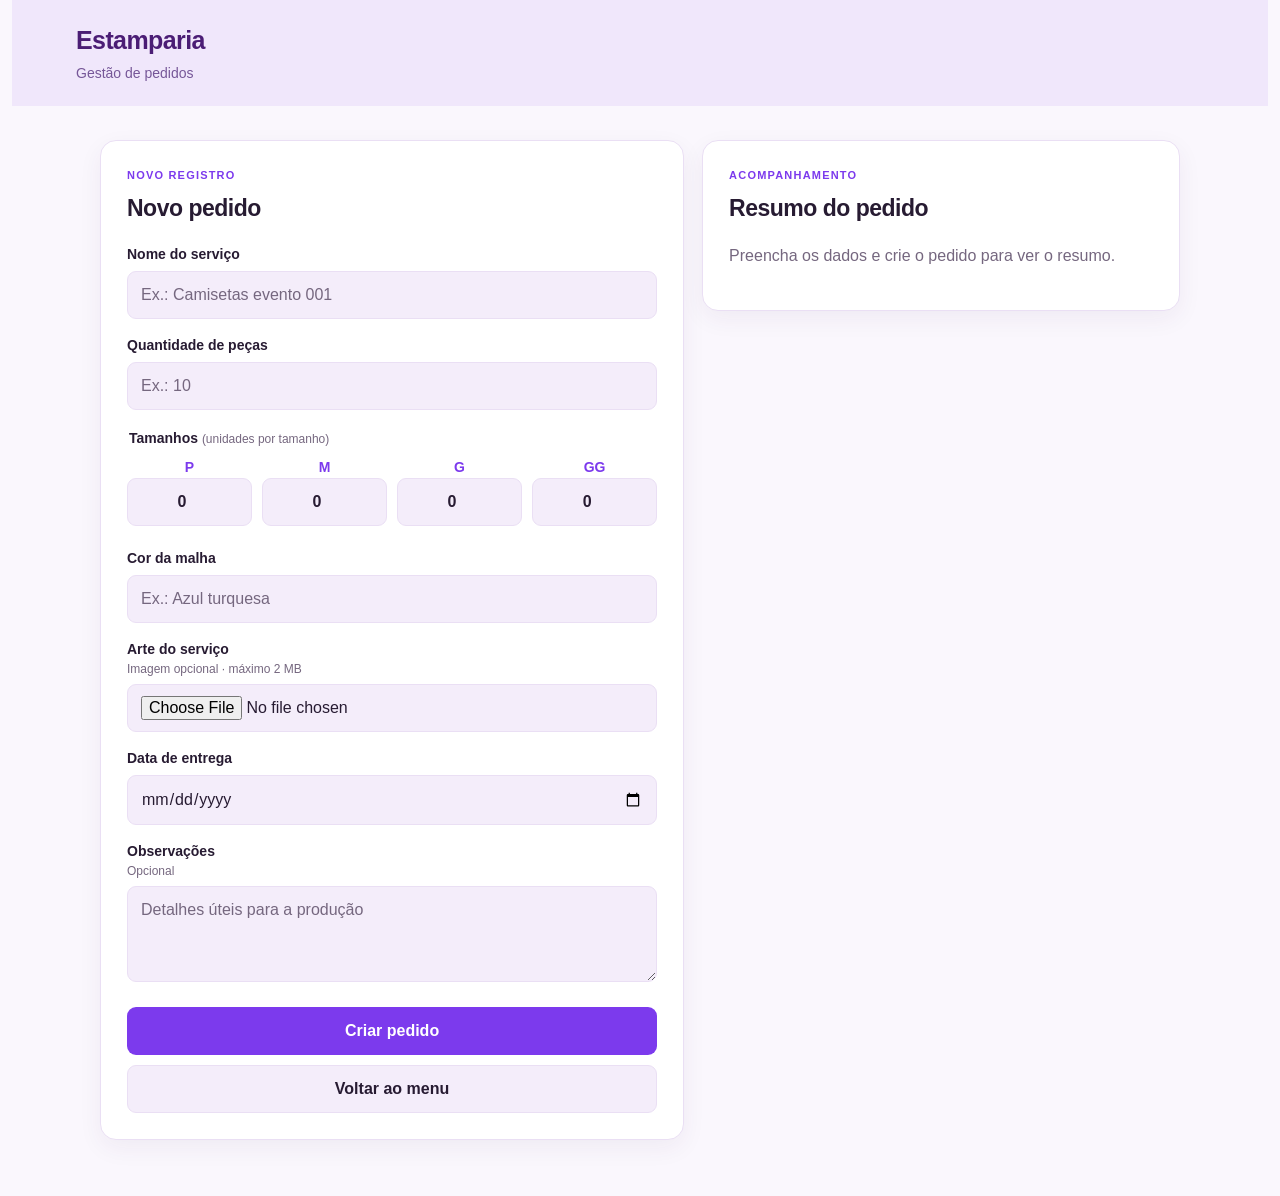
==== commit a16c9d9e: "Restore original purple app icon" ====
--- a/site001/adpedidos.html
+++ b/site001/adpedidos.html
@@ -1,5 +1,5 @@
 <!doctype html>
-<html lang="pt-BR"><head><meta charset="UTF-8"><meta name="viewport" content="width=device-width,initial-scale=1,viewport-fit=cover"><meta name="theme-color" content="#123b32"><meta name="apple-mobile-web-app-capable" content="yes"><meta name="apple-mobile-web-app-status-bar-style" content="black-translucent"><meta name="apple-mobile-web-app-title" content="Estamparia"><link rel="apple-touch-icon" href="imagens/apple-touch-icon.png"><link rel="icon" href="imagens/icon192.png" type="image/png"><link rel="manifest" href="manifest.json"><link rel="stylesheet" href="css/adpedidos.css"><link rel="stylesheet" href="css/tema.css"><script src="js/tema.js"></script><title>Adicionar pedido | Estamparia</title></head>
+<html lang="pt-BR"><head><meta charset="UTF-8"><meta name="viewport" content="width=device-width,initial-scale=1,viewport-fit=cover"><meta name="theme-color" content="#f0e7fb"><meta name="apple-mobile-web-app-capable" content="yes"><meta name="apple-mobile-web-app-status-bar-style" content="black-translucent"><meta name="apple-mobile-web-app-title" content="Estamparia"><link rel="apple-touch-icon" href="imagens/apple-touch-icon.png"><link rel="icon" href="imagens/icon192.png" type="image/png"><link rel="manifest" href="manifest.json"><link rel="stylesheet" href="css/adpedidos.css"><link rel="stylesheet" href="css/tema.css"><script src="js/tema.js"></script><title>Adicionar pedido | Estamparia</title></head>
 <body><header class="cabecalho"><h1>Estamparia</h1><p>Gestão de pedidos</p></header>
 <main class="principal">
   <section class="formulario"><p class="eyebrow">NOVO REGISTRO</p><h2>Novo pedido</h2>
--- a/site001/css/tema.css
+++ b/site001/css/tema.css
@@ -1,14 +1,14 @@
-:root{color-scheme:light;--ink:#172b26;--muted:#687a73;--brand:#147d68;--brand-dark:#0d5e4e;--line:#dfe8e3;--paper:#fff;--canvas:#f3f7f4;--soft:#f7faf8}
-html[data-tema="escuro"]{color-scheme:dark;--ink:#f1f5f2;--muted:#a5b4ad;--brand:#60c7a4;--brand-dark:#37a984;--line:#34433d;--paper:#19231f;--canvas:#101713;--soft:#202c26}
+:root{color-scheme:light;--ink:#271b32;--muted:#75677f;--brand:#7c3aed;--brand-dark:#652bc2;--line:#eadff4;--paper:#fff;--canvas:#faf7fd;--soft:#f4edfa;--header:#f0e7fb;--header-ink:#4b1d75;--header-muted:#765798}
+html[data-tema="escuro"]{color-scheme:dark;--ink:#f4edfa;--muted:#b9a9c9;--brand:#b794f6;--brand-dark:#9968e8;--line:#382a46;--paper:#100d14;--canvas:#08070b;--soft:#18121f;--header:#09070d;--header-ink:#f4edfa;--header-muted:#c8b8dc}
 *{box-sizing:border-box}html{min-height:100%;-webkit-text-size-adjust:100%;text-size-adjust:100%}body{min-height:100vh;min-height:100svh;margin:0;padding:env(safe-area-inset-top) max(12px,env(safe-area-inset-right)) env(safe-area-inset-bottom) max(12px,env(safe-area-inset-left));background:var(--canvas);color:var(--ink);font-family:Inter,"Segoe UI",Arial,sans-serif;line-height:1.5;overscroll-behavior-y:contain}button,input,textarea{font:inherit}button{cursor:pointer;touch-action:manipulation;-webkit-tap-highlight-color:transparent}button:focus-visible,input:focus-visible,textarea:focus-visible{outline:3px solid color-mix(in srgb,var(--brand) 45%,transparent);outline-offset:2px}
-.cabecalho{padding:22px max(5vw,22px,env(safe-area-inset-right)) 22px max(5vw,22px,env(safe-area-inset-left));color:#fff;background:#123b32}.cabecalho h1{margin:0;font-size:25px;letter-spacing:-.6px}.cabecalho p{margin:3px 0 0;color:#c0d5cb;font-size:14px}
+.cabecalho{padding:22px max(5vw,22px,env(safe-area-inset-right)) 22px max(5vw,22px,env(safe-area-inset-left));color:var(--header-ink);background:var(--header)}.cabecalho h1{margin:0;font-size:25px;letter-spacing:-.6px}.cabecalho p{margin:3px 0 0;color:var(--header-muted);font-size:14px}
 .principal{width:min(calc(100% - 36px),1080px);margin:34px auto 56px}.eyebrow{margin:0 0 8px!important;color:var(--brand)!important;font-size:11px!important;font-weight:800;letter-spacing:1.2px}
-.panel,.topo,.pedido,.sem-pedidos,.formulario{border:1px solid var(--line);border-radius:16px;background:var(--paper);box-shadow:0 8px 25px rgba(18,59,50,.05)}
+.panel,.topo,.pedido,.sem-pedidos,.formulario{border:1px solid var(--line);border-radius:16px;background:var(--paper);box-shadow:0 8px 25px rgba(62,33,86,.06)}
 input,textarea{width:100%;min-height:48px;padding:11px 13px;border:1px solid var(--line);border-radius:9px;background:var(--soft);color:var(--ink);font-size:16px}textarea{resize:vertical}input::placeholder,textarea::placeholder{color:var(--muted)}
 .formulario label{display:block;margin:16px 0 6px;font-size:14px;font-weight:700}.apoio{display:block;color:var(--muted);font-size:12px;font-weight:400}.formulario fieldset{margin:18px 0 2px;padding:0;border:0}.formulario legend{font-size:14px;font-weight:700}.formulario legend span{color:var(--muted);font-size:12px;font-weight:400}.tamanhos{display:grid;grid-template-columns:repeat(4,minmax(0,1fr));gap:10px}.tamanhos label{margin-top:8px;text-align:center;color:var(--brand)}.tamanhos input{text-align:center}
 .formulario>button,.topo button,.excluir{width:100%;min-height:48px;margin-top:18px;padding:11px 16px;border:0;border-radius:9px;background:var(--brand);color:#fff;font-weight:700;transition:background .18s,transform .18s}.formulario>button:hover,.topo button:hover{background:var(--brand-dark);transform:translateY(-1px)}.formulario>button:disabled{opacity:.65;cursor:wait;transform:none}.formulario>button.voltar{margin-top:10px;border:1px solid var(--line);background:var(--soft);color:var(--ink)}
 .info{margin:0 0 14px;padding-bottom:12px;border-bottom:1px solid var(--line);overflow-wrap:anywhere}.info strong{display:block;color:var(--brand);font-size:11px;letter-spacing:.6px;text-transform:uppercase}.info img,.pedido img{display:block;width:min(100%,320px);max-height:280px;margin:10px 0;border:1px solid var(--line);border-radius:10px;object-fit:contain}.observacao{padding:14px;border:1px solid var(--line);border-radius:10px;background:var(--soft)}.sucesso{color:var(--brand);font-weight:700}
-.painel-tema[hidden]{display:none}.painel-tema{position:fixed;z-index:20;inset:0;display:grid;place-items:center;padding:20px;background:rgba(8,16,12,.62)}.painel-tema-conteudo{position:relative;width:min(100%,430px);padding:30px;border:1px solid var(--line);border-radius:18px;color:var(--ink);background:var(--paper);box-shadow:0 20px 60px rgba(0,0,0,.28)}.painel-tema-conteudo h2{margin:0 0 8px}.painel-tema-conteudo p{color:var(--muted)}.escolha-tema{display:grid;grid-template-columns:1fr 1fr;gap:12px}.escolha-tema button{min-height:48px;border:1px solid var(--line);border-radius:9px;color:var(--ink);background:var(--soft)}.fechar-tema{position:absolute;top:8px;right:12px;border:0;background:none;color:var(--ink);font-size:25px}
-.instalar-app,.offline button{display:block;width:100%;min-height:48px;margin:16px auto 0;padding:12px 16px;border:0;border-radius:9px;background:var(--brand);color:#fff;font-weight:700}.instalar-app{max-width:360px}.instalar-app[hidden]{display:none}.status-instalacao{min-height:24px;color:var(--muted);text-align:center;font-size:14px}.offline{width:min(calc(100% - 36px),480px);margin:10vh auto;padding:32px;border:1px solid var(--line);border-radius:18px;background:var(--paper);text-align:center;box-shadow:0 12px 32px rgba(18,59,50,.08)}.offline h1{font-size:25px;line-height:1.2}.offline p:not(.eyebrow){color:var(--muted)}.offline a{display:inline-block;min-height:44px;margin:16px 8px 0;padding:10px;color:var(--brand);font-weight:700}.offline-icon{font-size:38px;color:var(--brand)}
+.painel-tema[hidden]{display:none}.painel-tema{position:fixed;z-index:20;inset:0;display:grid;place-items:center;padding:20px;background:rgba(10,6,16,.72)}.painel-tema-conteudo{position:relative;width:min(100%,430px);padding:30px;border:1px solid var(--line);border-radius:18px;color:var(--ink);background:var(--paper);box-shadow:0 20px 60px rgba(0,0,0,.28)}.painel-tema-conteudo h2{margin:0 0 8px}.painel-tema-conteudo p{color:var(--muted)}.escolha-tema{display:grid;grid-template-columns:1fr 1fr;gap:12px}.escolha-tema button{min-height:48px;border:1px solid var(--line);border-radius:9px;color:var(--ink);background:var(--soft)}.fechar-tema{position:absolute;top:8px;right:12px;border:0;background:none;color:var(--ink);font-size:25px}
+.instalar-app,.offline button{display:block;width:100%;min-height:48px;margin:16px auto 0;padding:12px 16px;border:0;border-radius:9px;background:var(--brand);color:#fff;font-weight:700}.instalar-app{max-width:360px}.instalar-app[hidden]{display:none}.status-instalacao{min-height:24px;color:var(--muted);text-align:center;font-size:14px}.offline{width:min(calc(100% - 36px),480px);margin:10vh auto;padding:32px;border:1px solid var(--line);border-radius:18px;background:var(--paper);text-align:center;box-shadow:0 12px 32px rgba(62,33,86,.1)}.offline h1{font-size:25px;line-height:1.2}.offline p:not(.eyebrow){color:var(--muted)}.offline a{display:inline-block;min-height:44px;margin:16px 8px 0;padding:10px;color:var(--brand);font-weight:700}.offline-icon{font-size:38px;color:var(--brand)}
 @media(max-width:680px){.principal{width:calc(100% - 28px);margin:20px auto 36px}.cabecalho{padding:20px}.escolha-tema{grid-template-columns:1fr}}
 @media(prefers-reduced-motion:reduce){*,*::before,*::after{scroll-behavior:auto!important;animation-duration:.01ms!important;transition-duration:.01ms!important}}
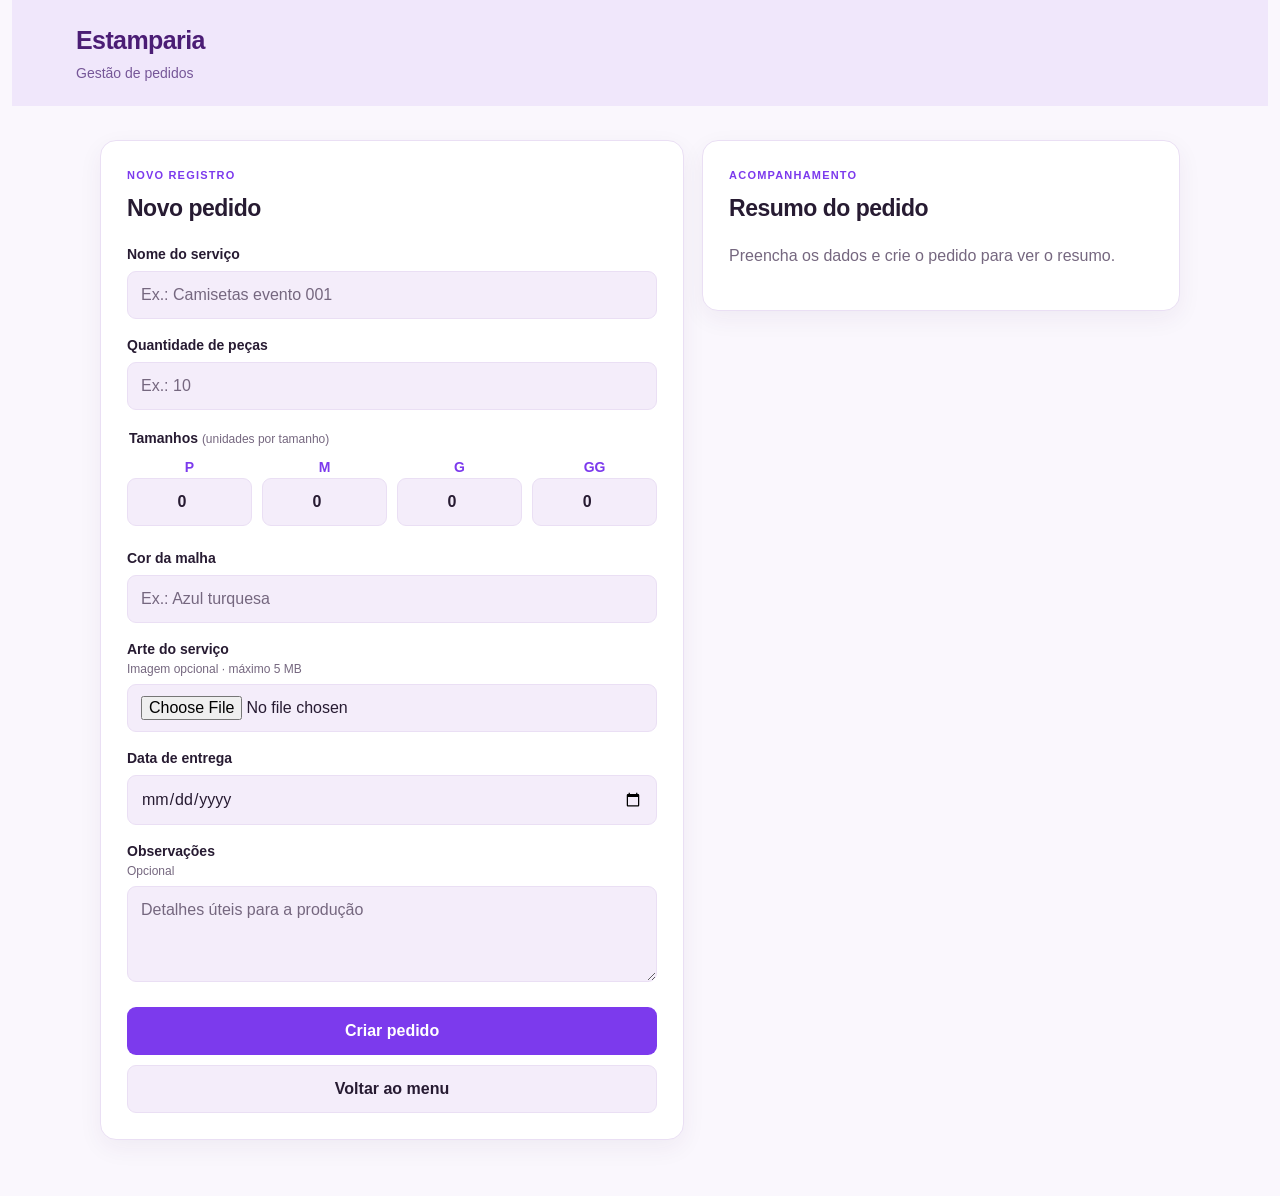
==== commit a64f9327: "Allow order artwork up to 5 MB" ====
--- a/site001/adpedidos.html
+++ b/site001/adpedidos.html
@@ -1,5 +1,5 @@
 <!doctype html>
-<html lang="pt-BR"><head><meta charset="UTF-8"><meta name="viewport" content="width=device-width,initial-scale=1,viewport-fit=cover"><meta name="theme-color" content="#f0e7fb"><meta name="apple-mobile-web-app-capable" content="yes"><meta name="apple-mobile-web-app-status-bar-style" content="black-translucent"><meta name="apple-mobile-web-app-title" content="Estamparia"><link rel="apple-touch-icon" href="imagens/apple-touch-icon.png"><link rel="icon" href="imagens/icon192.png" type="image/png"><link rel="manifest" href="manifest.json"><link rel="stylesheet" href="css/adpedidos.css"><link rel="stylesheet" href="css/tema.css"><script src="js/tema.js"></script><title>Adicionar pedido | Estamparia</title></head>
+<html lang="pt-BR"><head><meta charset="UTF-8"><meta name="viewport" content="width=device-width,initial-scale=1,viewport-fit=cover"><meta name="theme-color" content="#f0e7fb"><meta name="apple-mobile-web-app-capable" content="yes"><meta name="apple-mobile-web-app-status-bar-style" content="black-translucent"><meta name="apple-mobile-web-app-title" content="Estamparia"><link rel="apple-touch-icon" href="imagens/apple-touch-icon.png?v=roxo-2"><link rel="icon" href="imagens/icon192.png?v=roxo-2" type="image/png"><link rel="manifest" href="manifest.json"><link rel="stylesheet" href="css/adpedidos.css"><link rel="stylesheet" href="css/tema.css"><script src="js/tema.js"></script><title>Adicionar pedido | Estamparia</title></head>
 <body><header class="cabecalho"><h1>Estamparia</h1><p>Gestão de pedidos</p></header>
 <main class="principal">
   <section class="formulario"><p class="eyebrow">NOVO REGISTRO</p><h2>Novo pedido</h2>
@@ -9,10 +9,10 @@
       <label>P<input type="number" id="tamanhoP" min="0" step="1" value="0"></label><label>M<input type="number" id="tamanhoM" min="0" step="1" value="0"></label><label>G<input type="number" id="tamanhoG" min="0" step="1" value="0"></label><label>GG<input type="number" id="tamanhoGG" min="0" step="1" value="0"></label>
     </div></fieldset>
     <label for="corMalha">Cor da malha</label><input id="corMalha" type="text" placeholder="Ex.: Azul turquesa" maxlength="60" required>
-    <label for="arte">Arte do serviço <span class="apoio">Imagem opcional · máximo 2 MB</span></label><input id="arte" type="file" accept="image/png,image/jpeg,image/webp,image/gif">
+    <label for="arte">Arte do serviço <span class="apoio">Imagem opcional · máximo 5 MB</span></label><input id="arte" type="file" accept="image/png,image/jpeg,image/webp,image/gif">
     <label for="dataEntrega">Data de entrega</label><input id="dataEntrega" type="date" required>
     <label for="observacoes">Observações <span class="apoio">Opcional</span></label><textarea id="observacoes" rows="3" maxlength="500" placeholder="Detalhes úteis para a produção"></textarea>
     <button id="criarPedido" type="button" onclick="criarPedido()">Criar pedido</button><button class="voltar" type="button" onclick="voltarHall()">Voltar ao menu</button>
   </section>
   <aside class="pedido"><p class="eyebrow">ACOMPANHAMENTO</p><h2>Resumo do pedido</h2><div id="resultado"><p>Preencha os dados e crie o pedido para ver o resumo.</p></div></aside>
-</main><script src="js/adpedidos.js"></script><script src="js/pwa.js"></script></body></html>
+</main><script src="js/supabase-config.js"></script><script src="js/adpedidos.js"></script><script src="js/pwa.js"></script></body></html>
